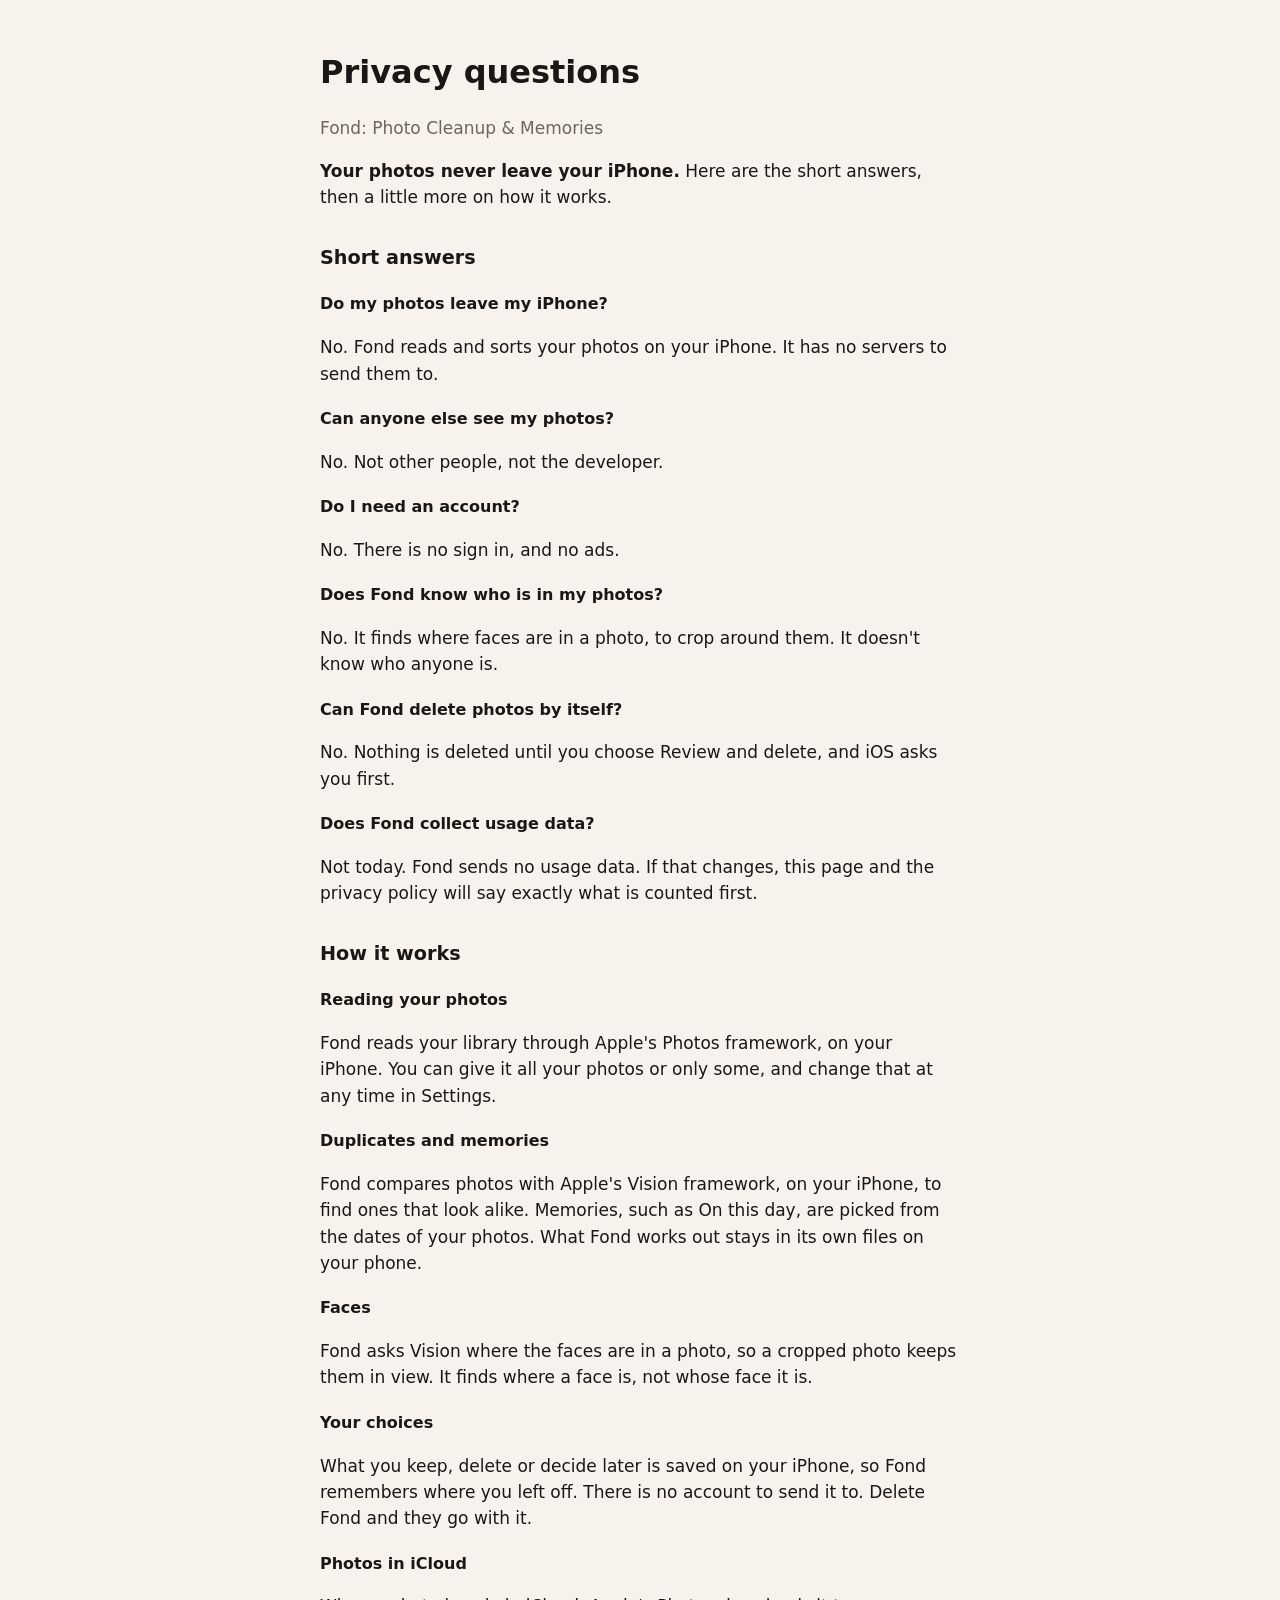
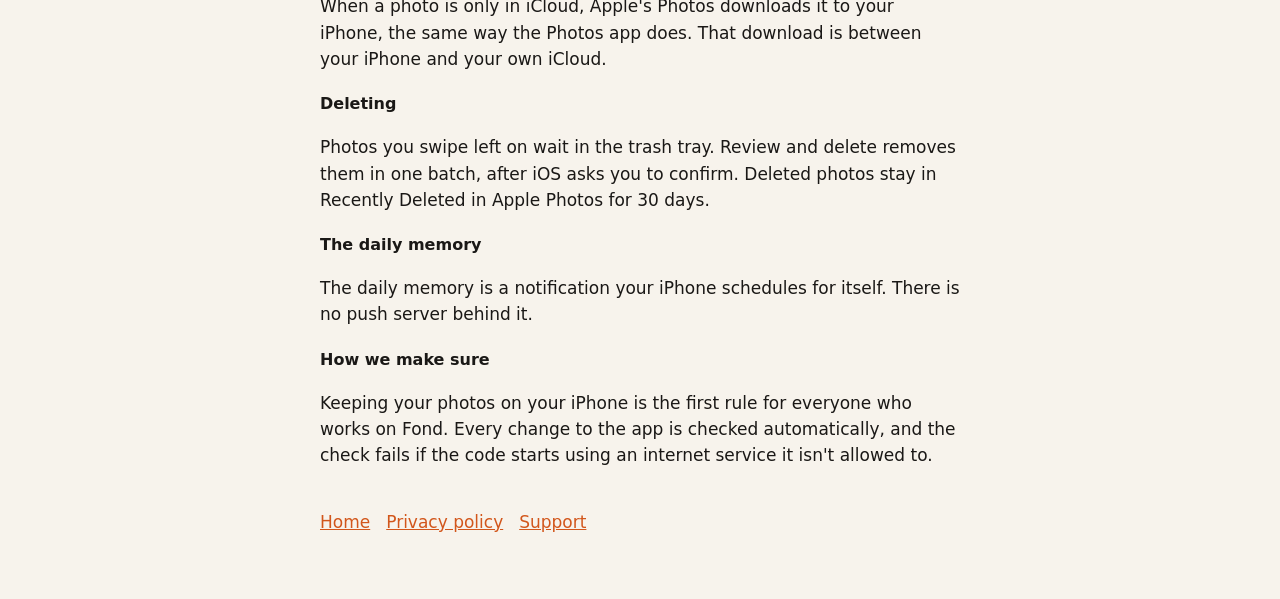
==== faq.html @ f5ecaf7d "KAR-192: Say clearly that your photos never leave your iPhone Add a privacy section on the home page" ====
<!doctype html>
<html lang="en">
<head>
<meta charset="utf-8">
<meta name="viewport" content="width=device-width, initial-scale=1">
<title>Privacy questions · Fond: Photo Cleanup &amp; Memories</title>
<link rel="stylesheet" href="style.css">
</head>
<body>
<main>
  <h1>Privacy questions</h1>
  <p class="muted">Fond: Photo Cleanup &amp; Memories</p>

  <p><strong>Your photos never leave your iPhone.</strong> Here are the short answers, then a little more on how it works.</p>

  <h2>Short answers</h2>
  <h3>Do my photos leave my iPhone?</h3>
  <p>No. Fond reads and sorts your photos on your iPhone. It has no servers to send them to.</p>
  <h3>Can anyone else see my photos?</h3>
  <p>No. Not other people, not the developer.</p>
  <h3>Do I need an account?</h3>
  <p>No. There is no sign in, and no ads.</p>
  <h3>Does Fond know who is in my photos?</h3>
  <p>No. It finds where faces are in a photo, to crop around them. It doesn't know who anyone is.</p>
  <h3>Can Fond delete photos by itself?</h3>
  <p>No. Nothing is deleted until you choose Review and delete, and iOS asks you first.</p>
  <h3>Does Fond collect usage data?</h3>
  <p>Not today. Fond sends no usage data. If that changes, this page and the privacy policy will say exactly what is counted first.</p>

  <h2>How it works</h2>
  <h3>Reading your photos</h3>
  <p>Fond reads your library through Apple's Photos framework, on your iPhone. You can give it all your photos or only some, and change that at any time in Settings.</p>
  <h3>Duplicates and memories</h3>
  <p>Fond compares photos with Apple's Vision framework, on your iPhone, to find ones that look alike. Memories, such as On this day, are picked from the dates of your photos. What Fond works out stays in its own files on your phone.</p>
  <h3>Faces</h3>
  <p>Fond asks Vision where the faces are in a photo, so a cropped photo keeps them in view. It finds where a face is, not whose face it is.</p>
  <h3>Your choices</h3>
  <p>What you keep, delete or decide later is saved on your iPhone, so Fond remembers where you left off. There is no account to send it to. Delete Fond and they go with it.</p>
  <h3>Photos in iCloud</h3>
  <p>When a photo is only in iCloud, Apple's Photos downloads it to your iPhone, the same way the Photos app does. That download is between your iPhone and your own iCloud.</p>
  <h3>Deleting</h3>
  <p>Photos you swipe left on wait in the trash tray. Review and delete removes them in one batch, after iOS asks you to confirm. Deleted photos stay in Recently Deleted in Apple Photos for 30 days.</p>
  <h3>The daily memory</h3>
  <p>The daily memory is a notification your iPhone schedules for itself. There is no push server behind it.</p>
  <h3>How we make sure</h3>
  <p>Keeping your photos on your iPhone is the first rule for everyone who works on Fond. Every change to the app is checked automatically, and the check fails if the code starts using an internet service it isn't allowed to.</p>

  <nav><a href="index.html">Home</a><a href="privacy.html">Privacy policy</a><a href="support.html">Support</a></nav>
</main>
</body>
</html>
---- style.css ----
:root { color-scheme: light dark; --bg: #f7f3ec; --text: #1a1816; --muted: #6b655d; --accent: #d2561b; }
@media (prefers-color-scheme: dark) { :root { --bg: #0e0d0c; --text: #f5f1ea; --muted: #a39d94; --accent: #ff8a4c; } }
body { margin: 0; background: var(--bg); color: var(--text); font: 17px/1.55 -apple-system, system-ui, sans-serif; }
main { max-width: 40rem; margin: 0 auto; padding: 3rem 1.25rem 4rem; }
h1 { font-size: 2rem; margin: 0 0 .25rem; }
h2 { font-size: 1.2rem; margin-top: 2rem; }
p, li { color: var(--text); }
.muted { color: var(--muted); }
a { color: var(--accent); }
nav { display: flex; gap: 1rem; margin-top: 2.5rem; }
h3 { font-size: 1rem; margin: 1.25rem 0 .25rem; }
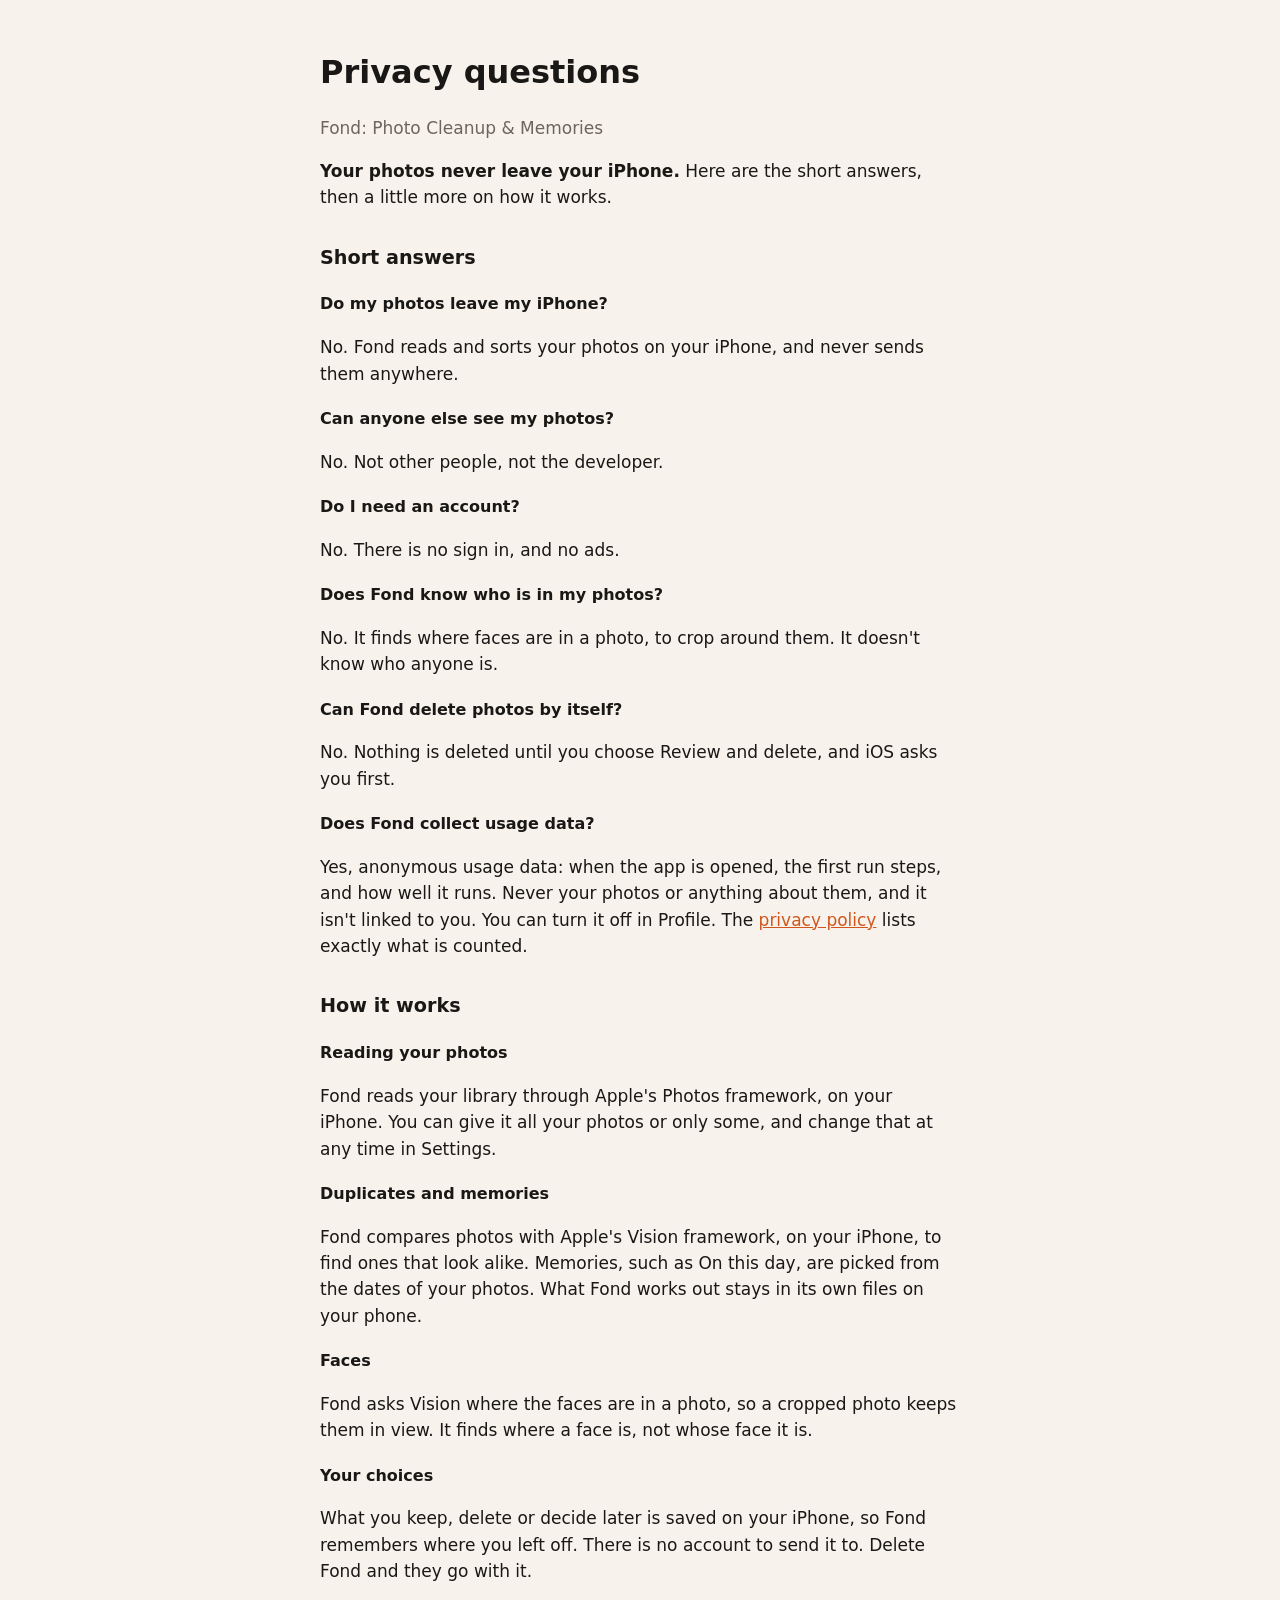
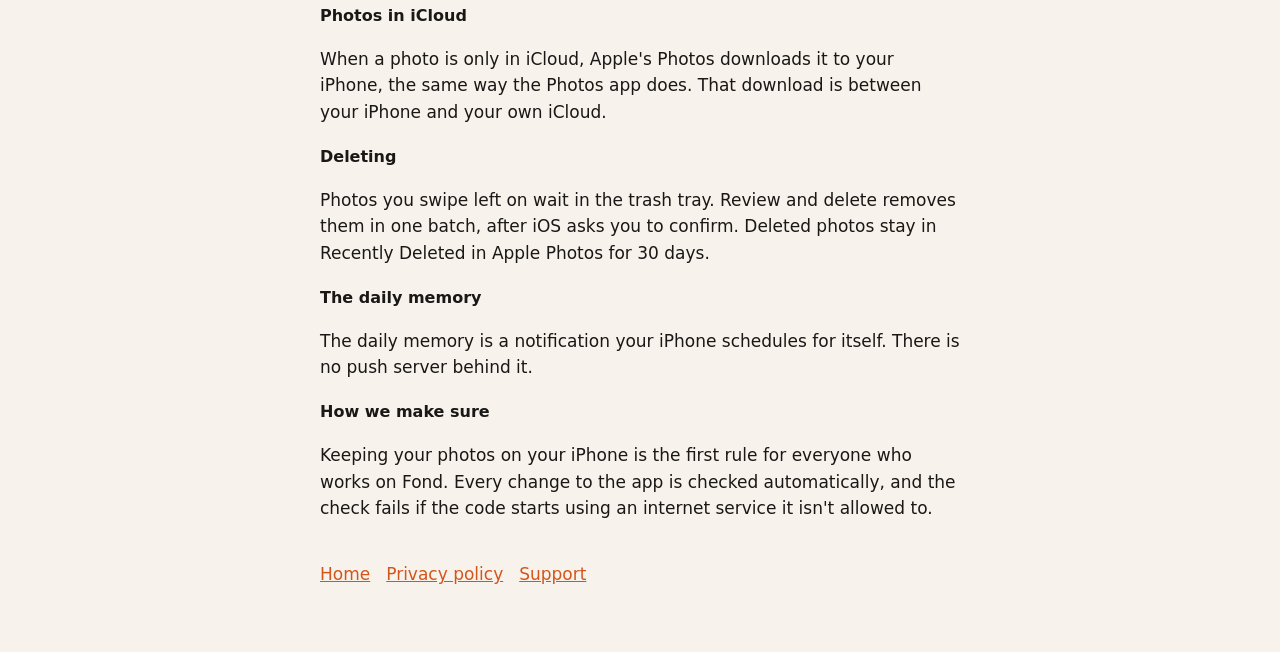
==== commit 2dd1e055: "KAR-135: Say what anonymous usage data Fond 1.0 counts Co-Authored-By: Claude Opus 5.5 <noreply@anth" ====
--- a/faq.html
+++ b/faq.html
@@ -15,7 +15,7 @@
 
   <h2>Short answers</h2>
   <h3>Do my photos leave my iPhone?</h3>
-  <p>No. Fond reads and sorts your photos on your iPhone. It has no servers to send them to.</p>
+  <p>No. Fond reads and sorts your photos on your iPhone, and never sends them anywhere.</p>
   <h3>Can anyone else see my photos?</h3>
   <p>No. Not other people, not the developer.</p>
   <h3>Do I need an account?</h3>
@@ -25,7 +25,7 @@
   <h3>Can Fond delete photos by itself?</h3>
   <p>No. Nothing is deleted until you choose Review and delete, and iOS asks you first.</p>
   <h3>Does Fond collect usage data?</h3>
-  <p>Not today. Fond sends no usage data. If that changes, this page and the privacy policy will say exactly what is counted first.</p>
+  <p>Yes, anonymous usage data: when the app is opened, the first run steps, and how well it runs. Never your photos or anything about them, and it isn't linked to you. You can turn it off in Profile. The <a href="privacy.html">privacy policy</a> lists exactly what is counted.</p>
 
   <h2>How it works</h2>
   <h3>Reading your photos</h3>
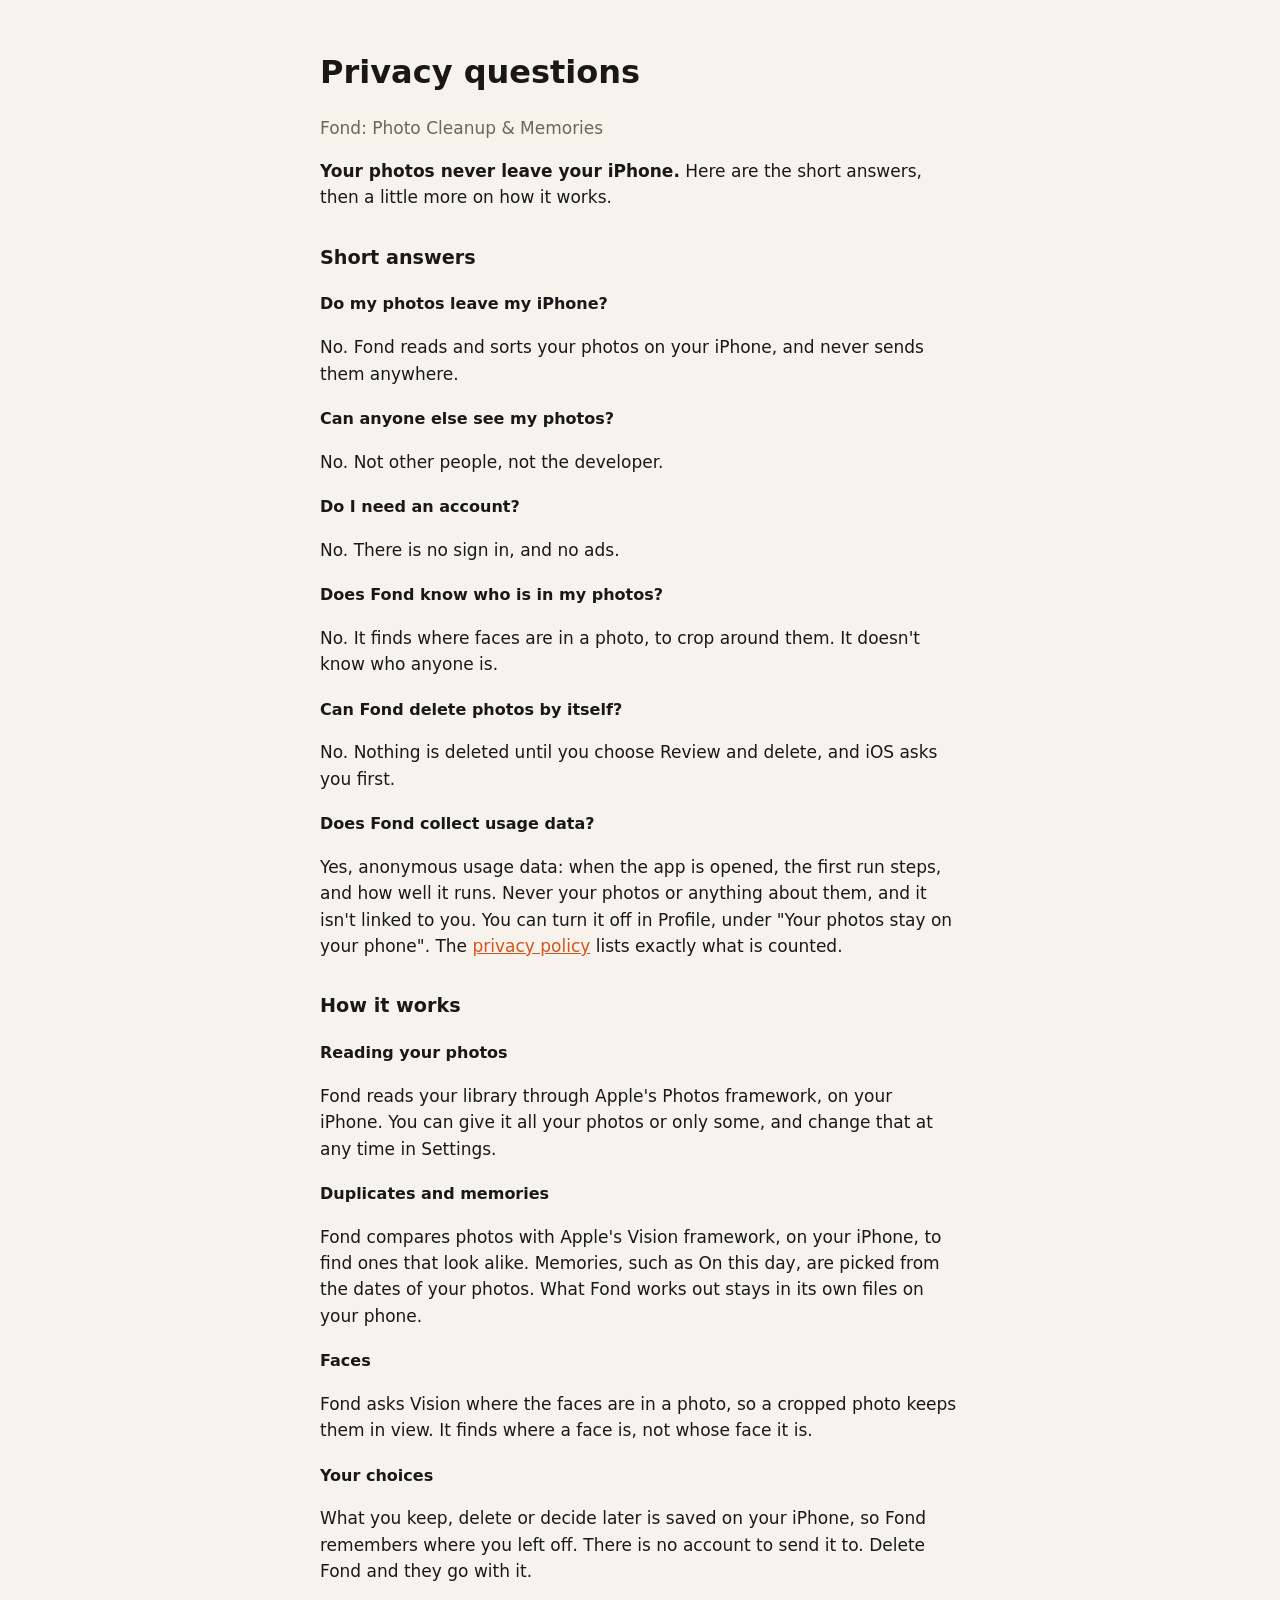
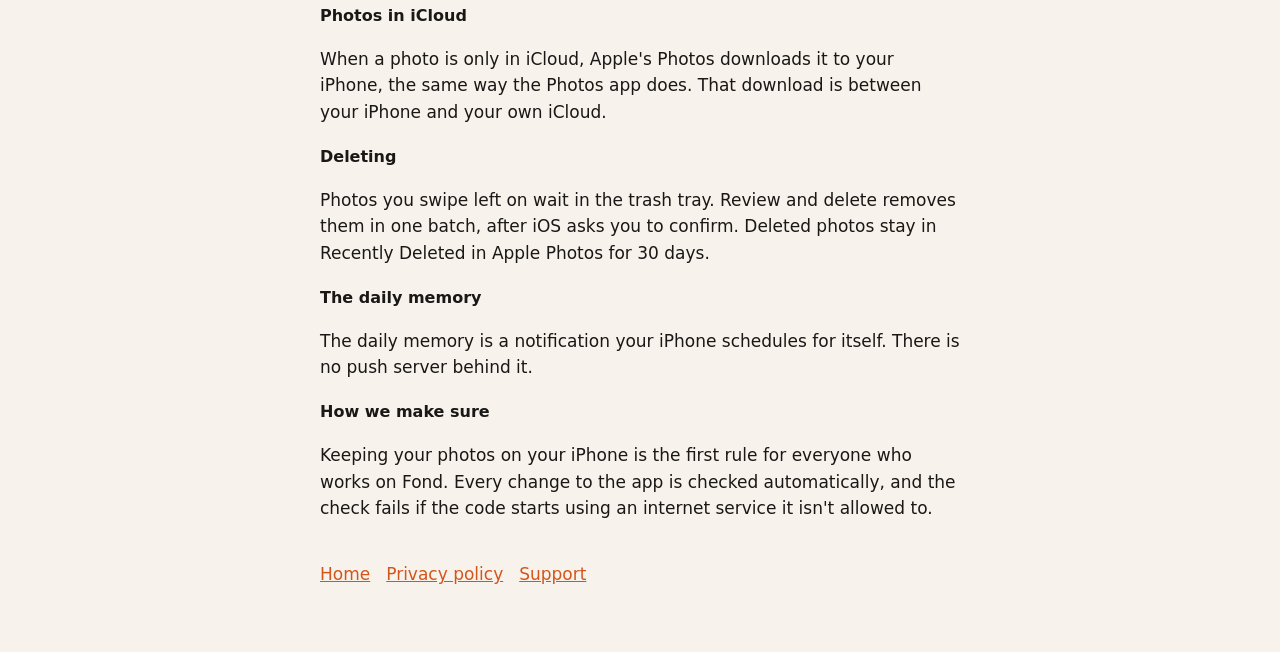
==== commit a64c7101: "KAR-203: Say where the usage data switch is now Co-Authored-By: Claude Opus 5.5 <noreply@anthropic.c" ====
--- a/faq.html
+++ b/faq.html
@@ -25,7 +25,7 @@
   <h3>Can Fond delete photos by itself?</h3>
   <p>No. Nothing is deleted until you choose Review and delete, and iOS asks you first.</p>
   <h3>Does Fond collect usage data?</h3>
-  <p>Yes, anonymous usage data: when the app is opened, the first run steps, and how well it runs. Never your photos or anything about them, and it isn't linked to you. You can turn it off in Profile. The <a href="privacy.html">privacy policy</a> lists exactly what is counted.</p>
+  <p>Yes, anonymous usage data: when the app is opened, the first run steps, and how well it runs. Never your photos or anything about them, and it isn't linked to you. You can turn it off in Profile, under "Your photos stay on your phone". The <a href="privacy.html">privacy policy</a> lists exactly what is counted.</p>
 
   <h2>How it works</h2>
   <h3>Reading your photos</h3>
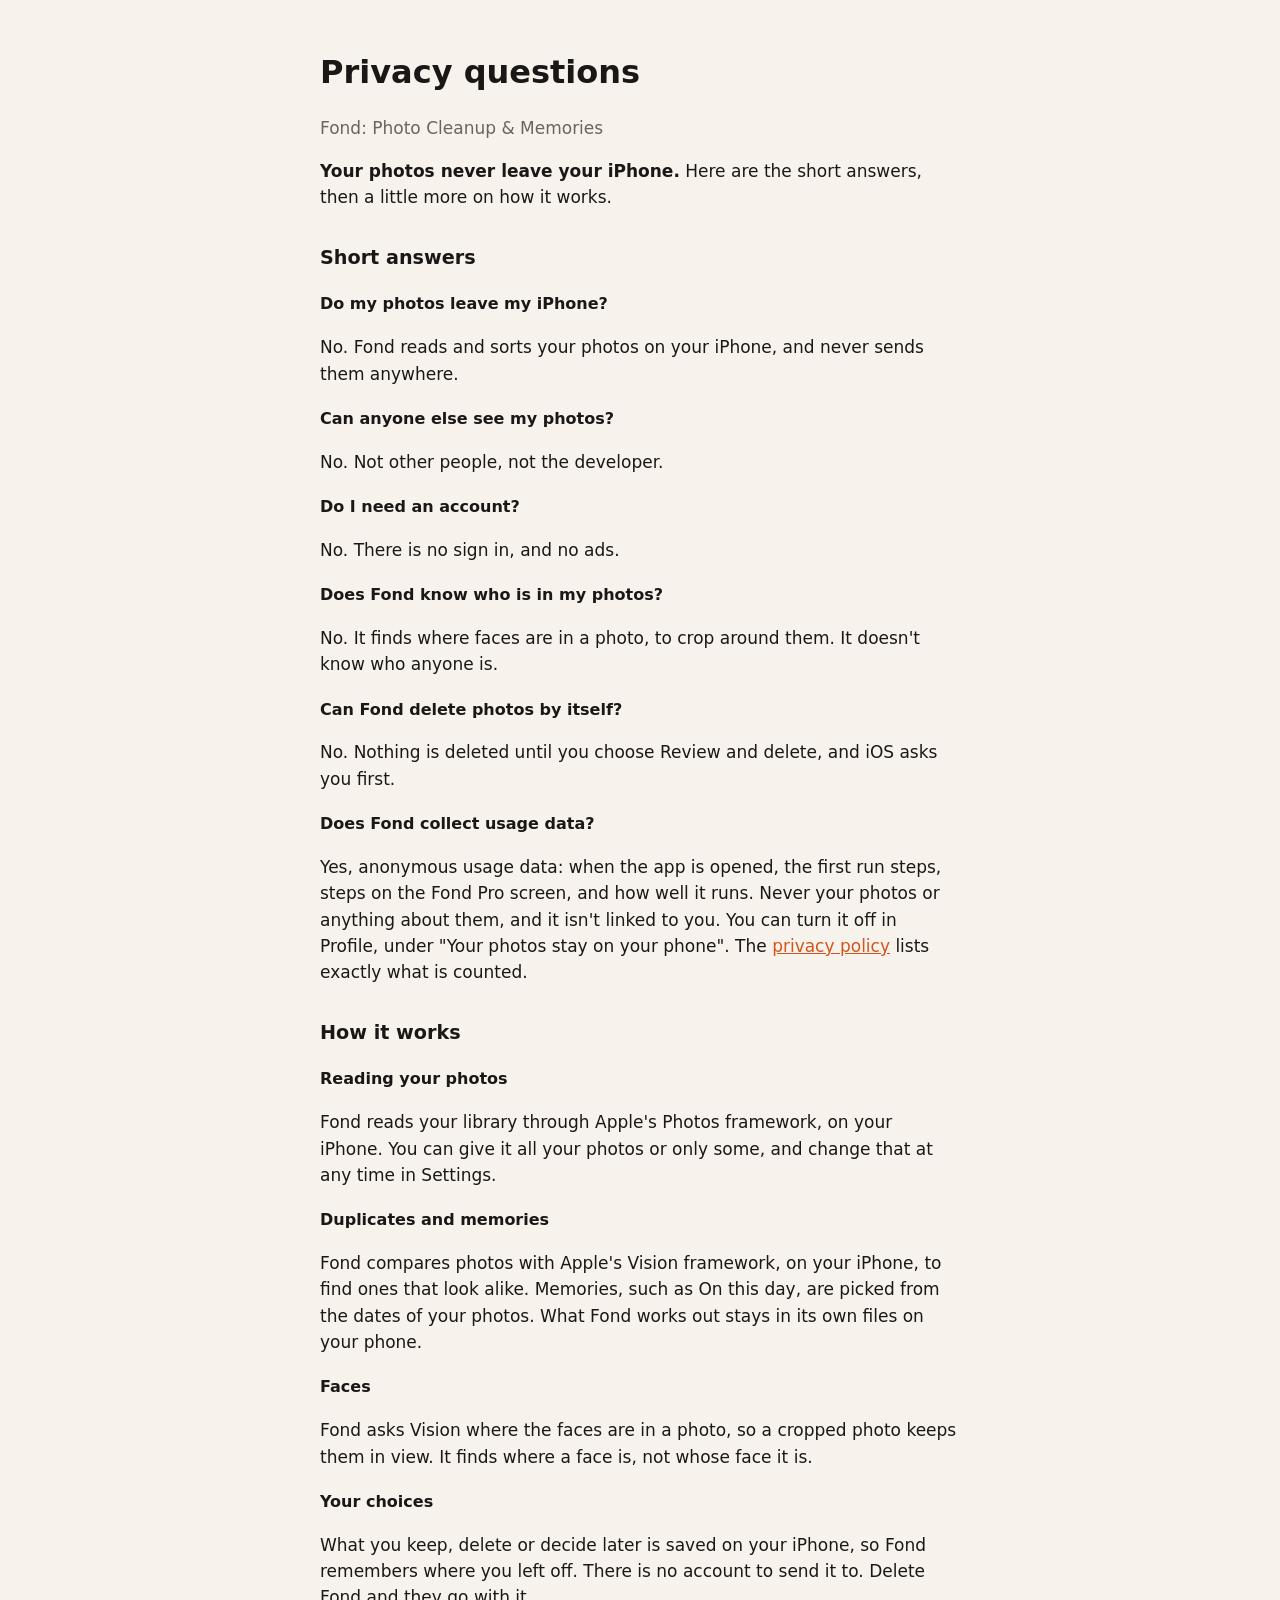
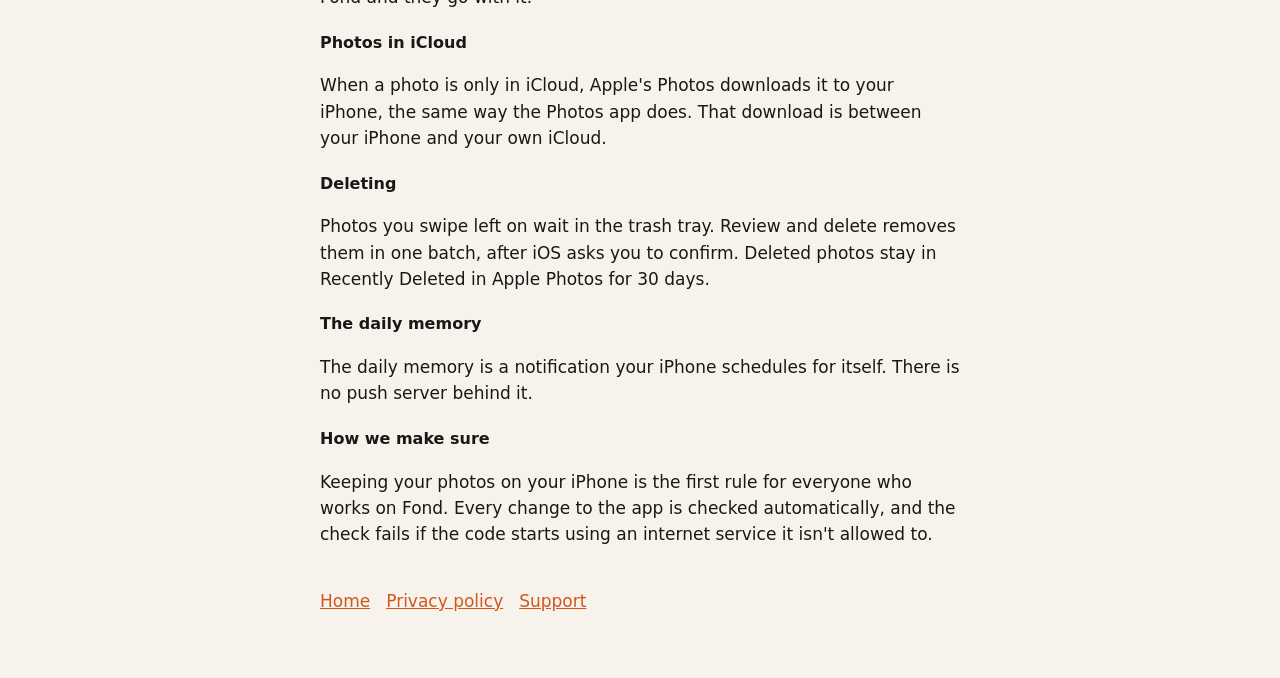
==== commit a7565ba9: "KAR-223: Say what the Fond Pro screen counts Fond 1.1 adds Fond Pro. The app counts steps on the Fon" ====
--- a/faq.html
+++ b/faq.html
@@ -25,7 +25,7 @@
   <h3>Can Fond delete photos by itself?</h3>
   <p>No. Nothing is deleted until you choose Review and delete, and iOS asks you first.</p>
   <h3>Does Fond collect usage data?</h3>
-  <p>Yes, anonymous usage data: when the app is opened, the first run steps, and how well it runs. Never your photos or anything about them, and it isn't linked to you. You can turn it off in Profile, under "Your photos stay on your phone". The <a href="privacy.html">privacy policy</a> lists exactly what is counted.</p>
+  <p>Yes, anonymous usage data: when the app is opened, the first run steps, steps on the Fond Pro screen, and how well it runs. Never your photos or anything about them, and it isn't linked to you. You can turn it off in Profile, under "Your photos stay on your phone". The <a href="privacy.html">privacy policy</a> lists exactly what is counted.</p>
 
   <h2>How it works</h2>
   <h3>Reading your photos</h3>
